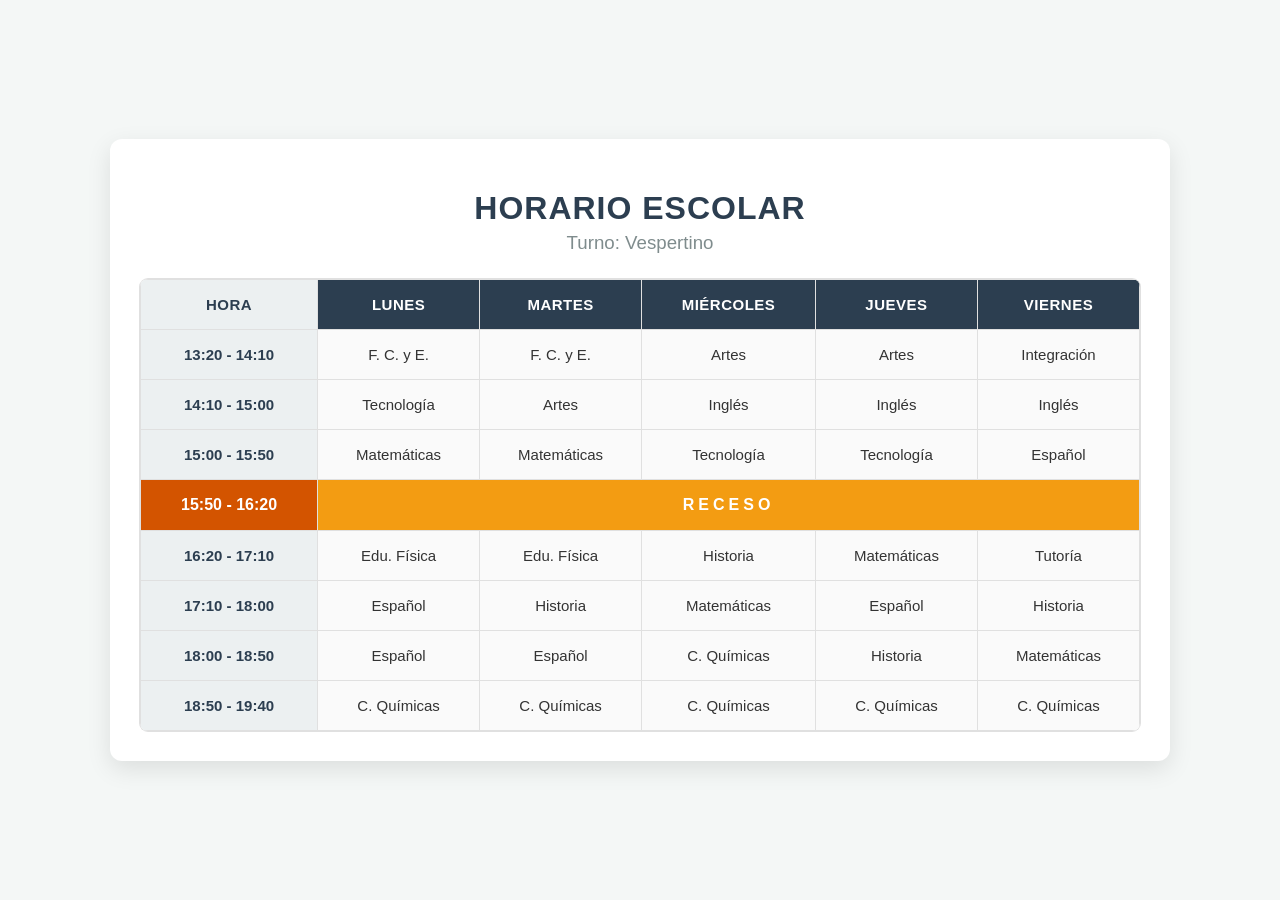
==== horarios/3A/index.html @ bb35c73f "Create index.html" ====
<!DOCTYPE html>
<html lang="es">
<head>
    <meta charset="UTF-8">
    <meta name="viewport" content="width=device-width, initial-scale=1.0">
    <title>Horario Escolar</title>
    <style>
        body { 
            font-family: 'Segoe UI', Tahoma, Geneva, Verdana, sans-serif; 
            background-color: #f4f7f6; 
            display: flex; 
            justify-content: center; 
            align-items: center; 
            min-height: 100vh; 
            margin: 0; 
            padding: 20px;
            box-sizing: border-box;
        }
        .container { 
            background-color: #ffffff; 
            padding: 30px; 
            border-radius: 12px; 
            box-shadow: 0 8px 24px rgba(0,0,0,0.1); 
            width: 100%; 
            max-width: 1000px; 
        }
        h1 { 
            text-align: center; 
            color: #2c3e50; 
            text-transform: uppercase; 
            margin-bottom: 5px; 
            letter-spacing: 1px;
        }
        h3 { 
            text-align: center; 
            color: #7f8c8d; 
            margin-top: 0; 
            margin-bottom: 25px; 
            font-weight: 500; 
        }
        table { 
            width: 100%; 
            border-collapse: collapse; 
            border-radius: 8px;
            overflow: hidden;
            box-shadow: 0 0 0 1px #e0e0e0;
        }
        th, td { 
            border: 1px solid #e0e0e0; 
            padding: 16px; 
            text-align: center; 
            font-size: 15px;
        }
        th { 
            background-color: #2c3e50; 
            color: #ffffff; 
            font-weight: 600; 
            text-transform: uppercase; 
            letter-spacing: 0.5px;
        }
        td { 
            background-color: #fafafa; 
            color: #333; 
            font-weight: 500; 
        }
        tr:hover td { 
            background-color: #f1f8ff; 
        }
        .time { 
            background-color: #ecf0f1; 
            font-weight: 700; 
            color: #2c3e50; 
            white-space: nowrap;
        }
        .receso td { 
            background-color: #f39c12; 
            color: #ffffff; 
            font-weight: 700; 
            text-transform: uppercase; 
            letter-spacing: 4px; 
            font-size: 16px;
        }
        .receso:hover td { 
            background-color: #e67e22; 
        }
        .receso .time {
            background-color: #d35400;
            color: #ffffff;
            letter-spacing: normal;
        }
        
        /* Subject specific colors for better readability */
        td:contains('C. Químicas') { color: #8e44ad; }
        td:contains('Matemáticas') { color: #c0392b; }
        td:contains('Historia') { color: #d35400; }
        td:contains('Inglés') { color: #2980b9; }
        td:contains('Español') { color: #27ae60; }
        td:contains('Tecnología') { color: #16a085; }
        td:contains('F. C. y E.') { color: #f39c12; }
        
        @media (max-width: 768px) {
            th, td { padding: 10px 5px; font-size: 13px; }
            .container { padding: 15px; }
        }
    </style>
</head>
<body>
    <div class="container">
        <h1>Horario Escolar</h1>
        <h3>Turno: Vespertino</h3>
        <table>
            <thead>
                <tr>
                    <th class="time">Hora</th>
                    <th>Lunes</th>
                    <th>Martes</th>
                    <th>Miércoles</th>
                    <th>Jueves</th>
                    <th>Viernes</th>
                </tr>
            </thead>
            <tbody>
                <tr>
                    <td class="time">13:20 - 14:10</td>
                    <td>F. C. y E.</td>
                    <td>F. C. y E.</td>
                    <td>Artes</td>
                    <td>Artes</td>
                    <td>Integración</td>
                </tr>
                <tr>
                    <td class="time">14:10 - 15:00</td>
                    <td>Tecnología</td>
                    <td>Artes</td>
                    <td>Inglés</td>
                    <td>Inglés</td>
                    <td>Inglés</td>
                </tr>
                <tr>
                    <td class="time">15:00 - 15:50</td>
                    <td>Matemáticas</td>
                    <td>Matemáticas</td>
                    <td>Tecnología</td>
                    <td>Tecnología</td>
                    <td>Español</td>
                </tr>
                <tr class="receso">
                    <td class="time">15:50 - 16:20</td>
                    <td colspan="5">RECESO</td>
                </tr>
                <tr>
                    <td class="time">16:20 - 17:10</td>
                    <td>Edu. Física</td>
                    <td>Edu. Física</td>
                    <td>Historia</td>
                    <td>Matemáticas</td>
                    <td>Tutoría</td>
                </tr>
                <tr>
                    <td class="time">17:10 - 18:00</td>
                    <td>Español</td>
                    <td>Historia</td>
                    <td>Matemáticas</td>
                    <td>Español</td>
                    <td>Historia</td>
                </tr>
                <tr>
                    <td class="time">18:00 - 18:50</td>
                    <td>Español</td>
                    <td>Español</td>
                    <td>C. Químicas</td>
                    <td>Historia</td>
                    <td>Matemáticas</td>
                </tr>
                <tr>
                    <td class="time">18:50 - 19:40</td>
                    <td>C. Químicas</td>
                    <td>C. Químicas</td>
                    <td>C. Químicas</td>
                    <td>C. Químicas</td>
                    <td>C. Químicas</td>
                </tr>
            </tbody>
        </table>
    </div>
</body>
</html>
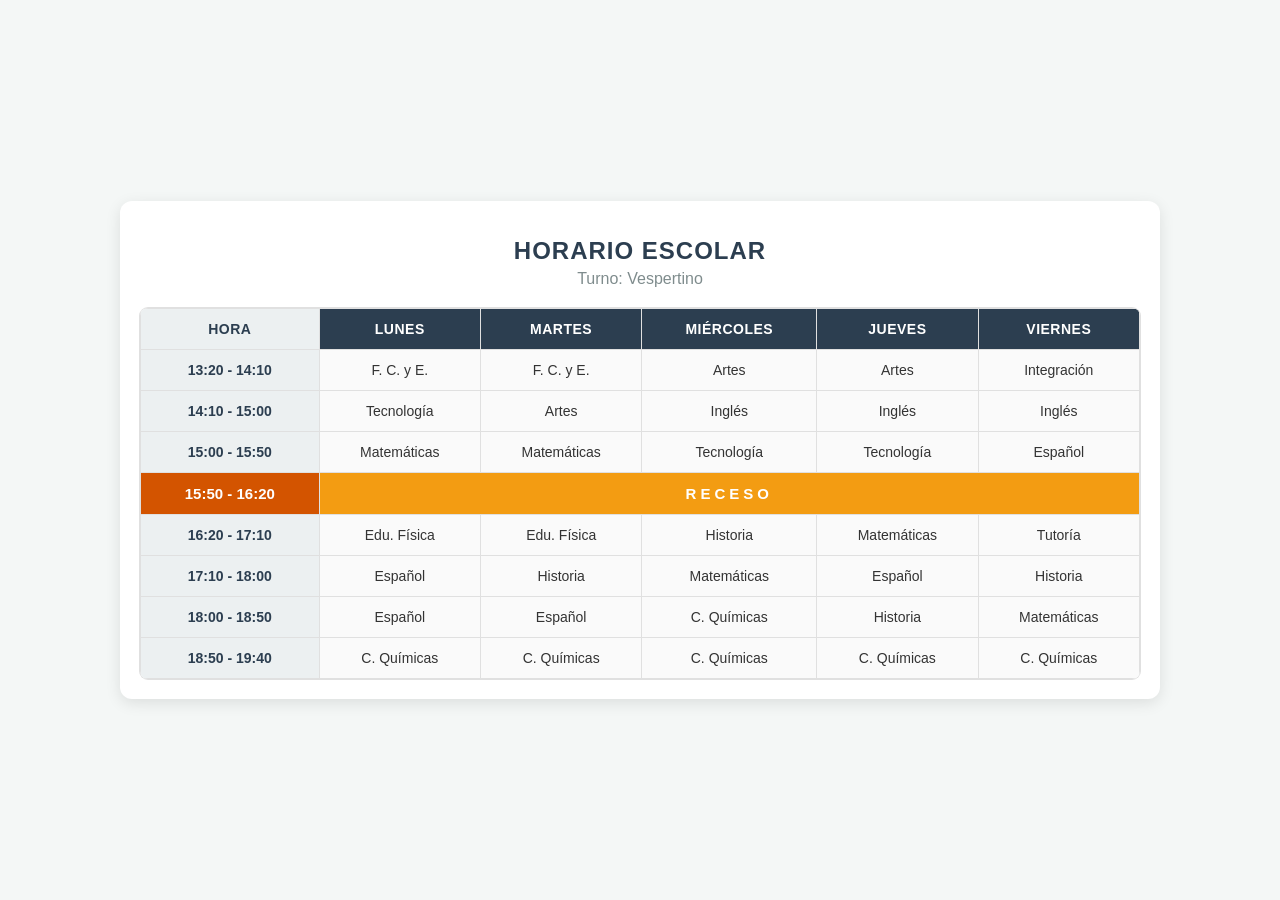
==== commit 1de8d763: "Update index.html" ====
--- a/horarios/3A/index.html
+++ b/horarios/3A/index.html
@@ -2,8 +2,9 @@
 <html lang="es">
 <head>
     <meta charset="UTF-8">
-    <meta name="viewport" content="width=device-width, initial-scale=1.0">
-    <title>Horario Escolar</title>
+    <meta name="viewport" content="width=device-width, initial-scale=1.0, maximum-scale=1.0, user-scalable=no">
+    <title>Horario Escolar - 3° A Vespertino</title>
+    <link rel="icon" type="image/png" href="https://chrisworldtm.github.io/horarios/3A/favicon3a.png">
     <style>
         body { 
             font-family: 'Segoe UI', Tahoma, Geneva, Verdana, sans-serif; 
@@ -13,14 +14,14 @@
             align-items: center; 
             min-height: 100vh; 
             margin: 0; 
-            padding: 20px;
+            padding: 10px; /* Reducido para móviles */
             box-sizing: border-box;
         }
         .container { 
             background-color: #ffffff; 
-            padding: 30px; 
+            padding: 20px; 
             border-radius: 12px; 
-            box-shadow: 0 8px 24px rgba(0,0,0,0.1); 
+            box-shadow: 0 4px 15px rgba(0,0,0,0.1); 
             width: 100%; 
             max-width: 1000px; 
         }
@@ -30,26 +31,34 @@
             text-transform: uppercase; 
             margin-bottom: 5px; 
             letter-spacing: 1px;
+            font-size: 24px;
         }
         h3 { 
             text-align: center; 
             color: #7f8c8d; 
             margin-top: 0; 
-            margin-bottom: 25px; 
+            margin-bottom: 20px; 
             font-weight: 500; 
+            font-size: 16px;
+        }
+        /* Contenedor para scroll horizontal en móviles */
+        .table-wrapper {
+            width: 100%;
+            overflow-x: auto;
+            -webkit-overflow-scrolling: touch; /* Scroll suave en iOS */
+            border-radius: 8px;
+            box-shadow: 0 0 0 1px #e0e0e0;
         }
         table { 
             width: 100%; 
             border-collapse: collapse; 
-            border-radius: 8px;
-            overflow: hidden;
-            box-shadow: 0 0 0 1px #e0e0e0;
+            min-width: 600px; /* Evita que el texto se aplaste en pantallas muy pequeñas */
         }
         th, td { 
             border: 1px solid #e0e0e0; 
-            padding: 16px; 
+            padding: 12px 10px; 
             text-align: center; 
-            font-size: 15px;
+            font-size: 14px;
         }
         th { 
             background-color: #2c3e50; 
@@ -57,6 +66,8 @@
             font-weight: 600; 
             text-transform: uppercase; 
             letter-spacing: 0.5px;
+            position: sticky;
+            top: 0;
         }
         td { 
             background-color: #fafafa; 
@@ -78,7 +89,7 @@
             font-weight: 700; 
             text-transform: uppercase; 
             letter-spacing: 4px; 
-            font-size: 16px;
+            font-size: 15px;
         }
         .receso:hover td { 
             background-color: #e67e22; 
@@ -89,18 +100,22 @@
             letter-spacing: normal;
         }
         
-        /* Subject specific colors for better readability */
-        td:contains('C. Químicas') { color: #8e44ad; }
-        td:contains('Matemáticas') { color: #c0392b; }
-        td:contains('Historia') { color: #d35400; }
-        td:contains('Inglés') { color: #2980b9; }
-        td:contains('Español') { color: #27ae60; }
-        td:contains('Tecnología') { color: #16a085; }
-        td:contains('F. C. y E.') { color: #f39c12; }
-        
+        /* Instrucción para móviles */
+        .scroll-hint {
+            display: none;
+            text-align: center;
+            color: #95a5a6;
+            font-size: 12px;
+            margin-bottom: 10px;
+            font-style: italic;
+        }
+
         @media (max-width: 768px) {
-            th, td { padding: 10px 5px; font-size: 13px; }
-            .container { padding: 15px; }
+            .scroll-hint {
+                display: block; /* Muestra el hint de deslizar en móviles */
+            }
+            .container { padding: 15px 10px; }
+            h1 { font-size: 20px; }
         }
     </style>
 </head>
@@ -108,80 +123,85 @@
     <div class="container">
         <h1>Horario Escolar</h1>
         <h3>Turno: Vespertino</h3>
-        <table>
-            <thead>
-                <tr>
-                    <th class="time">Hora</th>
-                    <th>Lunes</th>
-                    <th>Martes</th>
-                    <th>Miércoles</th>
-                    <th>Jueves</th>
-                    <th>Viernes</th>
-                </tr>
-            </thead>
-            <tbody>
-                <tr>
-                    <td class="time">13:20 - 14:10</td>
-                    <td>F. C. y E.</td>
-                    <td>F. C. y E.</td>
-                    <td>Artes</td>
-                    <td>Artes</td>
-                    <td>Integración</td>
-                </tr>
-                <tr>
-                    <td class="time">14:10 - 15:00</td>
-                    <td>Tecnología</td>
-                    <td>Artes</td>
-                    <td>Inglés</td>
-                    <td>Inglés</td>
-                    <td>Inglés</td>
-                </tr>
-                <tr>
-                    <td class="time">15:00 - 15:50</td>
-                    <td>Matemáticas</td>
-                    <td>Matemáticas</td>
-                    <td>Tecnología</td>
-                    <td>Tecnología</td>
-                    <td>Español</td>
-                </tr>
-                <tr class="receso">
-                    <td class="time">15:50 - 16:20</td>
-                    <td colspan="5">RECESO</td>
-                </tr>
-                <tr>
-                    <td class="time">16:20 - 17:10</td>
-                    <td>Edu. Física</td>
-                    <td>Edu. Física</td>
-                    <td>Historia</td>
-                    <td>Matemáticas</td>
-                    <td>Tutoría</td>
-                </tr>
-                <tr>
-                    <td class="time">17:10 - 18:00</td>
-                    <td>Español</td>
-                    <td>Historia</td>
-                    <td>Matemáticas</td>
-                    <td>Español</td>
-                    <td>Historia</td>
-                </tr>
-                <tr>
-                    <td class="time">18:00 - 18:50</td>
-                    <td>Español</td>
-                    <td>Español</td>
-                    <td>C. Químicas</td>
-                    <td>Historia</td>
-                    <td>Matemáticas</td>
-                </tr>
-                <tr>
-                    <td class="time">18:50 - 19:40</td>
-                    <td>C. Químicas</td>
-                    <td>C. Químicas</td>
-                    <td>C. Químicas</td>
-                    <td>C. Químicas</td>
-                    <td>C. Químicas</td>
-                </tr>
-            </tbody>
-        </table>
+        
+        <div class="scroll-hint">↔️ Desliza hacia los lados para ver todo el horario ↔️</div>
+        
+        <div class="table-wrapper">
+            <table>
+                <thead>
+                    <tr>
+                        <th class="time">Hora</th>
+                        <th>Lunes</th>
+                        <th>Martes</th>
+                        <th>Miércoles</th>
+                        <th>Jueves</th>
+                        <th>Viernes</th>
+                    </tr>
+                </thead>
+                <tbody>
+                    <tr>
+                        <td class="time">13:20 - 14:10</td>
+                        <td>F. C. y E.</td>
+                        <td>F. C. y E.</td>
+                        <td>Artes</td>
+                        <td>Artes</td>
+                        <td>Integración</td>
+                    </tr>
+                    <tr>
+                        <td class="time">14:10 - 15:00</td>
+                        <td>Tecnología</td>
+                        <td>Artes</td>
+                        <td>Inglés</td>
+                        <td>Inglés</td>
+                        <td>Inglés</td>
+                    </tr>
+                    <tr>
+                        <td class="time">15:00 - 15:50</td>
+                        <td>Matemáticas</td>
+                        <td>Matemáticas</td>
+                        <td>Tecnología</td>
+                        <td>Tecnología</td>
+                        <td>Español</td>
+                    </tr>
+                    <tr class="receso">
+                        <td class="time">15:50 - 16:20</td>
+                        <td colspan="5">RECESO</td>
+                    </tr>
+                    <tr>
+                        <td class="time">16:20 - 17:10</td>
+                        <td>Edu. Física</td>
+                        <td>Edu. Física</td>
+                        <td>Historia</td>
+                        <td>Matemáticas</td>
+                        <td>Tutoría</td>
+                    </tr>
+                    <tr>
+                        <td class="time">17:10 - 18:00</td>
+                        <td>Español</td>
+                        <td>Historia</td>
+                        <td>Matemáticas</td>
+                        <td>Español</td>
+                        <td>Historia</td>
+                    </tr>
+                    <tr>
+                        <td class="time">18:00 - 18:50</td>
+                        <td>Español</td>
+                        <td>Español</td>
+                        <td>C. Químicas</td>
+                        <td>Historia</td>
+                        <td>Matemáticas</td>
+                    </tr>
+                    <tr>
+                        <td class="time">18:50 - 19:40</td>
+                        <td>C. Químicas</td>
+                        <td>C. Químicas</td>
+                        <td>C. Químicas</td>
+                        <td>C. Químicas</td>
+                        <td>C. Químicas</td>
+                    </tr>
+                </tbody>
+            </table>
+        </div>
     </div>
 </body>
 </html>
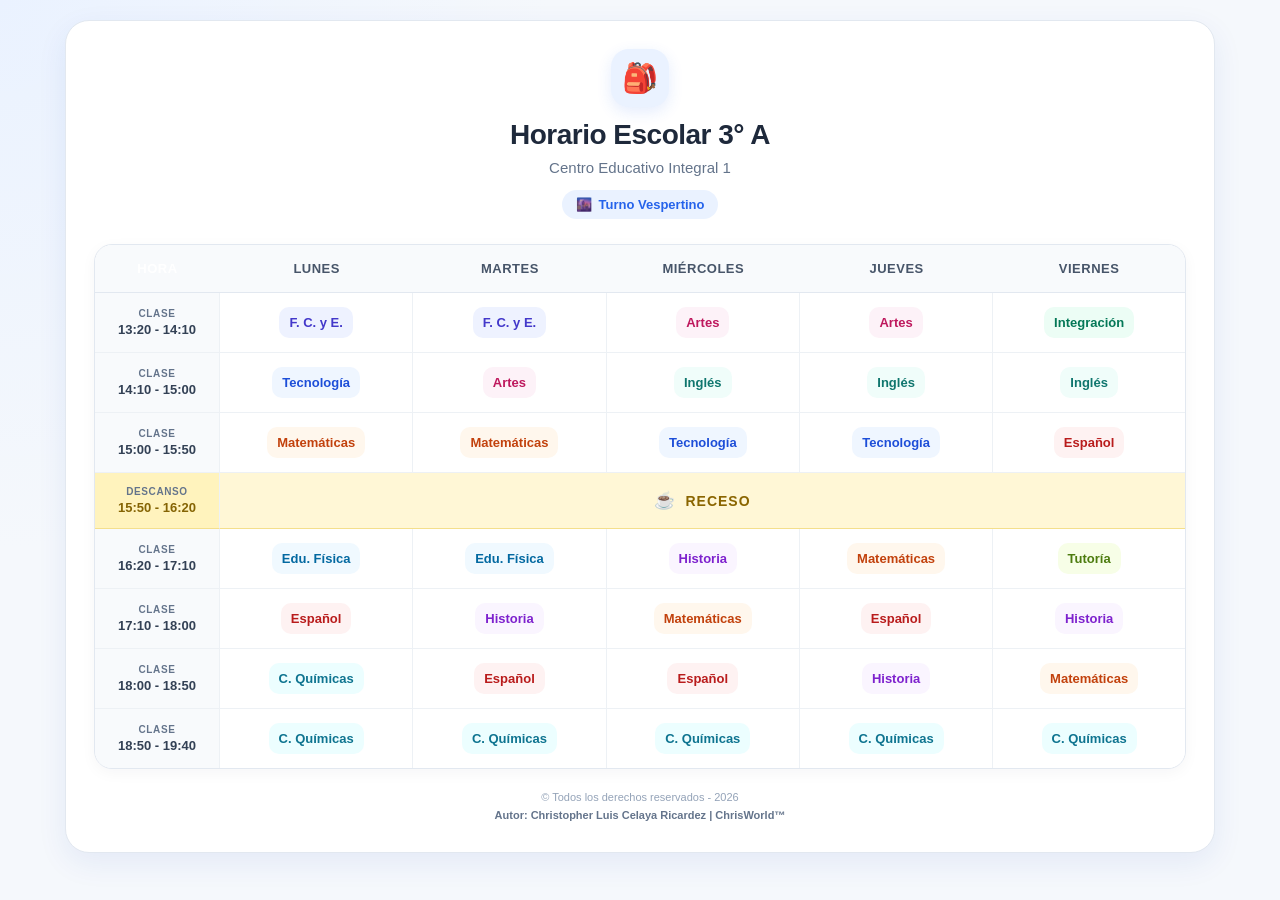
==== commit 0122e559: "Update index.html" ====
--- a/horarios/3A/index.html
+++ b/horarios/3A/index.html
@@ -3,131 +3,564 @@
 <head>
     <meta charset="UTF-8">
     <meta name="viewport" content="width=device-width, initial-scale=1.0, maximum-scale=1.0, user-scalable=no">
+
     <title>Horario Escolar - 3° A Vespertino</title>
-    <link rel="icon" type="image/png" href="https://chrisworldtm.github.io/horarios/3A/favicon3a.png">
+
+    <link rel="icon" type="image/png"
+        href="https://chrisworldtm.github.io/horarios/3A/favicon3a.png">
+
     <style>
-        body { 
-            font-family: 'Segoe UI', Tahoma, Geneva, Verdana, sans-serif; 
-            background-color: #f4f7f6; 
-            display: flex; 
-            justify-content: center; 
-            align-items: center; 
-            min-height: 100vh; 
-            margin: 0; 
-            padding: 10px; /* Reducido para móviles */
+        * {
             box-sizing: border-box;
         }
-        .container { 
-            background-color: #ffffff; 
-            padding: 20px; 
-            border-radius: 12px; 
-            box-shadow: 0 4px 15px rgba(0,0,0,0.1); 
-            width: 100%; 
-            max-width: 1000px; 
-        }
-        h1 { 
-            text-align: center; 
-            color: #2c3e50; 
-            text-transform: uppercase; 
-            margin-bottom: 5px; 
-            letter-spacing: 1px;
-            font-size: 24px;
-        }
-        h3 { 
-            text-align: center; 
-            color: #7f8c8d; 
-            margin-top: 0; 
-            margin-bottom: 20px; 
-            font-weight: 500; 
-            font-size: 16px;
-        }
-        /* Contenedor para scroll horizontal en móviles */
+
+        :root {
+            --azul: #2563eb;
+            --azul-claro: #eaf2ff;
+            --azul-suave: #dbeafe;
+            --texto: #1e293b;
+            --texto-secundario: #64748b;
+            --fondo: #f5f8fc;
+            --blanco: #ffffff;
+            --borde: #e2e8f0;
+            --receso: #fff7d6;
+            --receso-borde: #f6c945;
+            --sombra: 0 10px 30px rgba(30, 64, 175, 0.08);
+        }
+
+        body {
+            margin: 0;
+            padding: 20px;
+            min-height: 100vh;
+
+            font-family:
+                "Segoe UI",
+                Tahoma,
+                Geneva,
+                Verdana,
+                sans-serif;
+
+            background:
+                radial-gradient(
+                    circle at top left,
+                    #eaf2ff 0%,
+                    transparent 35%
+                ),
+                var(--fondo);
+
+            color: var(--texto);
+        }
+
+        /* =========================
+           CONTENEDOR PRINCIPAL
+        ========================== */
+
+        .container {
+            width: 100%;
+            max-width: 1150px;
+            margin: 0 auto;
+
+            background: var(--blanco);
+            border: 1px solid var(--borde);
+            border-radius: 24px;
+
+            padding: 28px;
+
+            box-shadow: var(--sombra);
+        }
+
+        /* =========================
+           ENCABEZADO
+        ========================== */
+
+        .header {
+            text-align: center;
+            margin-bottom: 25px;
+        }
+
+        .school-icon {
+            width: 58px;
+            height: 58px;
+
+            margin: 0 auto 12px;
+
+            display: flex;
+            align-items: center;
+            justify-content: center;
+
+            border-radius: 18px;
+
+            background: var(--azul-claro);
+            color: var(--azul);
+
+            font-size: 29px;
+
+            box-shadow:
+                0 5px 15px rgba(37, 99, 235, 0.12);
+        }
+
+        h1 {
+            margin: 0;
+
+            color: var(--texto);
+
+            font-size: 28px;
+            font-weight: 750;
+
+            letter-spacing: -0.5px;
+        }
+
+        .subtitle {
+            margin: 8px 0 0;
+
+            color: var(--texto-secundario);
+
+            font-size: 15px;
+        }
+
+        .turno {
+            display: inline-flex;
+            align-items: center;
+            gap: 7px;
+
+            margin-top: 14px;
+            padding: 7px 14px;
+
+            border-radius: 999px;
+
+            background: var(--azul-claro);
+            color: var(--azul);
+
+            font-size: 13px;
+            font-weight: 700;
+        }
+
+        .turno::before {
+            content: "🌆";
+        }
+
+        /* =========================
+           INDICACIÓN MÓVIL
+        ========================== */
+
+        .scroll-hint {
+            display: none;
+
+            margin: 0 0 12px;
+
+            text-align: center;
+
+            color: var(--texto-secundario);
+
+            font-size: 12px;
+        }
+
+        /* =========================
+           TABLA
+        ========================== */
+
         .table-wrapper {
             width: 100%;
+
             overflow-x: auto;
-            -webkit-overflow-scrolling: touch; /* Scroll suave en iOS */
-            border-radius: 8px;
-            box-shadow: 0 0 0 1px #e0e0e0;
-        }
-        table { 
-            width: 100%; 
-            border-collapse: collapse; 
-            min-width: 600px; /* Evita que el texto se aplaste en pantallas muy pequeñas */
-        }
-        th, td { 
-            border: 1px solid #e0e0e0; 
-            padding: 12px 10px; 
-            text-align: center; 
-            font-size: 14px;
-        }
-        th { 
-            background-color: #2c3e50; 
-            color: #ffffff; 
-            font-weight: 600; 
-            text-transform: uppercase; 
+            -webkit-overflow-scrolling: touch;
+
+            border: 1px solid var(--borde);
+            border-radius: 18px;
+
+            background: var(--blanco);
+
+            box-shadow:
+                0 4px 15px rgba(15, 23, 42, 0.04);
+        }
+
+        table {
+            width: 100%;
+            min-width: 850px;
+
+            border-collapse: separate;
+            border-spacing: 0;
+        }
+
+        /* =========================
+           ENCABEZADOS
+        ========================== */
+
+        thead th {
+            padding: 16px 12px;
+
+            background: #f8fafc;
+
+            color: #475569;
+
+            border-bottom: 1px solid var(--borde);
+
+            font-size: 13px;
+            font-weight: 750;
+
+            text-transform: uppercase;
             letter-spacing: 0.5px;
+
             position: sticky;
             top: 0;
-        }
-        td { 
-            background-color: #fafafa; 
-            color: #333; 
-            font-weight: 500; 
-        }
-        tr:hover td { 
-            background-color: #f1f8ff; 
-        }
-        .time { 
-            background-color: #ecf0f1; 
-            font-weight: 700; 
-            color: #2c3e50; 
+
+            z-index: 5;
+        }
+
+        thead th:first-child {
+            background: var(--azul);
+            color: white;
+
+            border-top-left-radius: 17px;
+        }
+
+        thead th:last-child {
+            border-top-right-radius: 17px;
+        }
+
+        /* =========================
+           CELDAS
+        ========================== */
+
+        tbody td {
+            padding: 14px 10px;
+
+            text-align: center;
+
+            border-bottom: 1px solid #edf1f5;
+            border-right: 1px solid #edf1f5;
+
+            background: #ffffff;
+
+            font-size: 13px;
+            font-weight: 600;
+
+            transition:
+                background 0.2s ease,
+                transform 0.2s ease;
+        }
+
+        tbody tr:last-child td {
+            border-bottom: none;
+        }
+
+        tbody td:last-child {
+            border-right: none;
+        }
+
+        /* =========================
+           COLUMNA DE HORARIO
+        ========================== */
+
+        .time {
+            width: 125px;
+
+            background: #f8fafc !important;
+
+            color: #334155;
+
+            font-weight: 750 !important;
+
             white-space: nowrap;
         }
-        .receso td { 
-            background-color: #f39c12; 
-            color: #ffffff; 
-            font-weight: 700; 
-            text-transform: uppercase; 
-            letter-spacing: 4px; 
-            font-size: 15px;
-        }
-        .receso:hover td { 
-            background-color: #e67e22; 
-        }
+
+        .time-label {
+            display: block;
+
+            color: #64748b;
+
+            font-size: 10px;
+            font-weight: 600;
+
+            margin-bottom: 3px;
+
+            text-transform: uppercase;
+            letter-spacing: 0.6px;
+        }
+
+        /* =========================
+           MATERIAS
+        ========================== */
+
+        .subject {
+            display: inline-block;
+
+            padding: 8px 10px;
+
+            border-radius: 10px;
+
+            background: #f8fafc;
+
+            color: #334155;
+
+            transition:
+                transform 0.2s ease,
+                box-shadow 0.2s ease;
+        }
+
+        tbody tr:not(.receso):hover .subject {
+            transform: translateY(-2px);
+
+            box-shadow:
+                0 5px 12px rgba(15, 23, 42, 0.07);
+        }
+
+        /* Colores por materia */
+
+        .fc {
+            background: #eef2ff;
+            color: #4338ca;
+        }
+
+        .artes {
+            background: #fdf2f8;
+            color: #be185d;
+        }
+
+        .integracion {
+            background: #ecfdf5;
+            color: #047857;
+        }
+
+        .tecnologia {
+            background: #eff6ff;
+            color: #1d4ed8;
+        }
+
+        .matematicas {
+            background: #fff7ed;
+            color: #c2410c;
+        }
+
+        .ingles {
+            background: #f0fdfa;
+            color: #0f766e;
+        }
+
+        .espanol {
+            background: #fef2f2;
+            color: #b91c1c;
+        }
+
+        .fisica {
+            background: #f0f9ff;
+            color: #0369a1;
+        }
+
+        .historia {
+            background: #faf5ff;
+            color: #7e22ce;
+        }
+
+        .tutoria {
+            background: #f7fee7;
+            color: #4d7c0f;
+        }
+
+        .quimicas {
+            background: #ecfeff;
+            color: #0e7490;
+        }
+
+        /* =========================
+           RECESO
+        ========================== */
+
+        .receso td {
+            background: var(--receso);
+
+            border-bottom: 1px solid #f4df8c;
+
+            color: #8a6500;
+
+            font-weight: 750;
+
+            padding: 13px;
+        }
+
         .receso .time {
-            background-color: #d35400;
-            color: #ffffff;
-            letter-spacing: normal;
-        }
-        
-        /* Instrucción para móviles */
-        .scroll-hint {
-            display: none;
+            background: #fff3bd !important;
+            color: #856404;
+        }
+
+        .receso-label {
+            display: flex;
+
+            align-items: center;
+            justify-content: center;
+
+            gap: 9px;
+
+            font-size: 14px;
+
+            letter-spacing: 1px;
+        }
+
+        .receso-label::before {
+            content: "☕";
+            font-size: 17px;
+        }
+
+        /* =========================
+           PIE
+        ========================== */
+
+        .footer {
+            margin-top: 20px;
+
             text-align: center;
-            color: #95a5a6;
-            font-size: 12px;
-            margin-bottom: 10px;
-            font-style: italic;
-        }
+
+            color: #94a3b8;
+
+            font-size: 11px;
+            line-height: 1.6;
+        }
+
+        .footer strong {
+            color: #64748b;
+        }
+
+        /* =========================
+           BARRA DE DESPLAZAMIENTO
+        ========================== */
+
+        .table-wrapper::-webkit-scrollbar {
+            height: 7px;
+        }
+
+        .table-wrapper::-webkit-scrollbar-track {
+            background: #f1f5f9;
+            border-radius: 10px;
+        }
+
+        .table-wrapper::-webkit-scrollbar-thumb {
+            background: #cbd5e1;
+            border-radius: 10px;
+        }
+
+        .table-wrapper::-webkit-scrollbar-thumb:hover {
+            background: #94a3b8;
+        }
+
+        /* =========================
+           MÓVILES
+        ========================== */
 
         @media (max-width: 768px) {
+
+            body {
+                padding: 10px;
+            }
+
+            .container {
+                padding: 18px 12px;
+
+                border-radius: 20px;
+            }
+
+            .school-icon {
+                width: 52px;
+                height: 52px;
+
+                border-radius: 16px;
+
+                font-size: 25px;
+            }
+
+            h1 {
+                font-size: 22px;
+            }
+
+            .subtitle {
+                font-size: 14px;
+            }
+
+            .turno {
+                font-size: 12px;
+            }
+
             .scroll-hint {
-                display: block; /* Muestra el hint de deslizar en móviles */
-            }
-            .container { padding: 15px 10px; }
-            h1 { font-size: 20px; }
+                display: block;
+            }
+
+            .table-wrapper {
+                border-radius: 15px;
+            }
+
+            table {
+                min-width: 820px;
+            }
+
+            thead th {
+                padding: 13px 10px;
+            }
+
+            tbody td {
+                padding: 12px 9px;
+            }
+
+            .subject {
+                padding: 7px 8px;
+                font-size: 12px;
+            }
+        }
+
+        /* =========================
+           PANTALLAS MUY PEQUEÑAS
+        ========================== */
+
+        @media (max-width: 420px) {
+
+            .container {
+                padding: 16px 9px;
+            }
+
+            h1 {
+                font-size: 20px;
+            }
+
+            .school-icon {
+                margin-bottom: 9px;
+            }
         }
     </style>
 </head>
+
 <body>
-    <div class="container">
-        <h1>Horario Escolar</h1>
-        <h3>Turno: Vespertino</h3>
-        
-        <div class="scroll-hint">↔️ Desliza hacia los lados para ver todo el horario ↔️</div>
-        
+
+    <main class="container">
+
+        <!-- ENCABEZADO -->
+        <header class="header">
+
+            <div class="school-icon">
+                🎒
+            </div>
+
+            <h1>Horario Escolar 3° A</h1>
+
+            <p class="subtitle">
+        Centro Educativo Integral 1
+            </p>
+
+            <div class="turno">
+                Turno Vespertino
+            </div>
+
+        </header>
+
+
+        <!-- INDICACIÓN PARA MÓVILES -->
+        <div class="scroll-hint">
+            ↔️ Desliza horizontalmente para consultar todo el horario
+        </div>
+
+
+        <!-- HORARIO -->
         <div class="table-wrapper">
+
             <table>
+
                 <thead>
                     <tr>
                         <th class="time">Hora</th>
@@ -138,70 +571,235 @@
                         <th>Viernes</th>
                     </tr>
                 </thead>
+
                 <tbody>
+
                     <tr>
-                        <td class="time">13:20 - 14:10</td>
-                        <td>F. C. y E.</td>
-                        <td>F. C. y E.</td>
-                        <td>Artes</td>
-                        <td>Artes</td>
-                        <td>Integración</td>
+                        <td class="time">
+                            <span class="time-label">Clase</span>
+                            13:20 - 14:10
+                        </td>
+
+                        <td>
+                            <span class="subject fc">F. C. y E.</span>
+                        </td>
+
+                        <td>
+                            <span class="subject fc">F. C. y E.</span>
+                        </td>
+
+                        <td>
+                            <span class="subject artes">Artes</span>
+                        </td>
+
+                        <td>
+                            <span class="subject artes">Artes</span>
+                        </td>
+
+                        <td>
+                            <span class="subject integracion">Integración</span>
+                        </td>
                     </tr>
+
+
                     <tr>
-                        <td class="time">14:10 - 15:00</td>
-                        <td>Tecnología</td>
-                        <td>Artes</td>
-                        <td>Inglés</td>
-                        <td>Inglés</td>
-                        <td>Inglés</td>
+                        <td class="time">
+                            <span class="time-label">Clase</span>
+                            14:10 - 15:00
+                        </td>
+
+                        <td>
+                            <span class="subject tecnologia">Tecnología</span>
+                        </td>
+
+                        <td>
+                            <span class="subject artes">Artes</span>
+                        </td>
+
+                        <td>
+                            <span class="subject ingles">Inglés</span>
+                        </td>
+
+                        <td>
+                            <span class="subject ingles">Inglés</span>
+                        </td>
+
+                        <td>
+                            <span class="subject ingles">Inglés</span>
+                        </td>
                     </tr>
+
+
                     <tr>
-                        <td class="time">15:00 - 15:50</td>
-                        <td>Matemáticas</td>
-                        <td>Matemáticas</td>
-                        <td>Tecnología</td>
-                        <td>Tecnología</td>
-                        <td>Español</td>
+                        <td class="time">
+                            <span class="time-label">Clase</span>
+                            15:00 - 15:50
+                        </td>
+
+                        <td>
+                            <span class="subject matematicas">Matemáticas</span>
+                        </td>
+
+                        <td>
+                            <span class="subject matematicas">Matemáticas</span>
+                        </td>
+
+                        <td>
+                            <span class="subject tecnologia">Tecnología</span>
+                        </td>
+
+                        <td>
+                            <span class="subject tecnologia">Tecnología</span>
+                        </td>
+
+                        <td>
+                            <span class="subject espanol">Español</span>
+                        </td>
                     </tr>
+
+
+                    <!-- RECESO -->
                     <tr class="receso">
-                        <td class="time">15:50 - 16:20</td>
-                        <td colspan="5">RECESO</td>
+
+                        <td class="time">
+                            <span class="time-label">Descanso</span>
+                            15:50 - 16:20
+                        </td>
+
+                        <td colspan="5">
+                            <div class="receso-label">
+                                RECESO
+                            </div>
+                        </td>
+
                     </tr>
+
+
                     <tr>
-                        <td class="time">16:20 - 17:10</td>
-                        <td>Edu. Física</td>
-                        <td>Edu. Física</td>
-                        <td>Historia</td>
-                        <td>Matemáticas</td>
-                        <td>Tutoría</td>
+                        <td class="time">
+                            <span class="time-label">Clase</span>
+                            16:20 - 17:10
+                        </td>
+
+                        <td>
+                            <span class="subject fisica">Edu. Física</span>
+                        </td>
+
+                        <td>
+                            <span class="subject fisica">Edu. Física</span>
+                        </td>
+
+                        <td>
+                            <span class="subject historia">Historia</span>
+                        </td>
+
+                        <td>
+                            <span class="subject matematicas">Matemáticas</span>
+                        </td>
+
+                        <td>
+                            <span class="subject tutoria">Tutoría</span>
+                        </td>
                     </tr>
+
+
                     <tr>
-                        <td class="time">17:10 - 18:00</td>
-                        <td>Español</td>
-                        <td>Historia</td>
-                        <td>Matemáticas</td>
-                        <td>Español</td>
-                        <td>Historia</td>
+                        <td class="time">
+                            <span class="time-label">Clase</span>
+                            17:10 - 18:00
+                        </td>
+
+                        <td>
+                            <span class="subject espanol">Español</span>
+                        </td>
+
+                        <td>
+                            <span class="subject historia">Historia</span>
+                        </td>
+
+                        <td>
+                            <span class="subject matematicas">Matemáticas</span>
+                        </td>
+
+                        <td>
+                            <span class="subject espanol">Español</span>
+                        </td>
+
+                        <td>
+                            <span class="subject historia">Historia</span>
+                        </td>
                     </tr>
+
+
                     <tr>
-                        <td class="time">18:00 - 18:50</td>
-                        <td>Español</td>
-                        <td>Español</td>
-                        <td>C. Químicas</td>
-                        <td>Historia</td>
-                        <td>Matemáticas</td>
+                        <td class="time">
+                            <span class="time-label">Clase</span>
+                            18:00 - 18:50
+                        </td>
+
+                        <td>
+                            <span class="subject quimicas">C. Químicas</span>
+                        </td>
+
+                        <td>
+                            <span class="subject espanol">Español</span>
+                        </td>
+
+                        <td>
+                            <span class="subject espanol">Español</span>
+                        </td>
+
+                        <td>
+                            <span class="subject historia">Historia</span>
+                        </td>
+
+                        <td>
+                            <span class="subject matematicas">Matemáticas</span>
+                        </td>
                     </tr>
+
+
                     <tr>
-                        <td class="time">18:50 - 19:40</td>
-                        <td>C. Químicas</td>
-                        <td>C. Químicas</td>
-                        <td>C. Químicas</td>
-                        <td>C. Químicas</td>
-                        <td>C. Químicas</td>
+                        <td class="time">
+                            <span class="time-label">Clase</span>
+                            18:50 - 19:40
+                        </td>
+
+                        <td>
+                            <span class="subject quimicas">C. Químicas</span>
+                        </td>
+
+                        <td>
+                            <span class="subject quimicas">C. Químicas</span>
+                        </td>
+
+                        <td>
+                            <span class="subject quimicas">C. Químicas</span>
+                        </td>
+
+                        <td>
+                            <span class="subject quimicas">C. Químicas</span>
+                        </td>
+
+                        <td>
+                            <span class="subject quimicas">C. Químicas</span>
+                        </td>
                     </tr>
+
                 </tbody>
+
             </table>
+
         </div>
-    </div>
+
+
+        <!-- PIE -->
+        <footer class="footer">
+            © Todos los derechos reservados - 2026<br>
+            <strong>Autor: Christopher Luis Celaya Ricardez | ChrisWorld™</strong>
+        </footer>
+
+    </main>
+
 </body>
 </html>
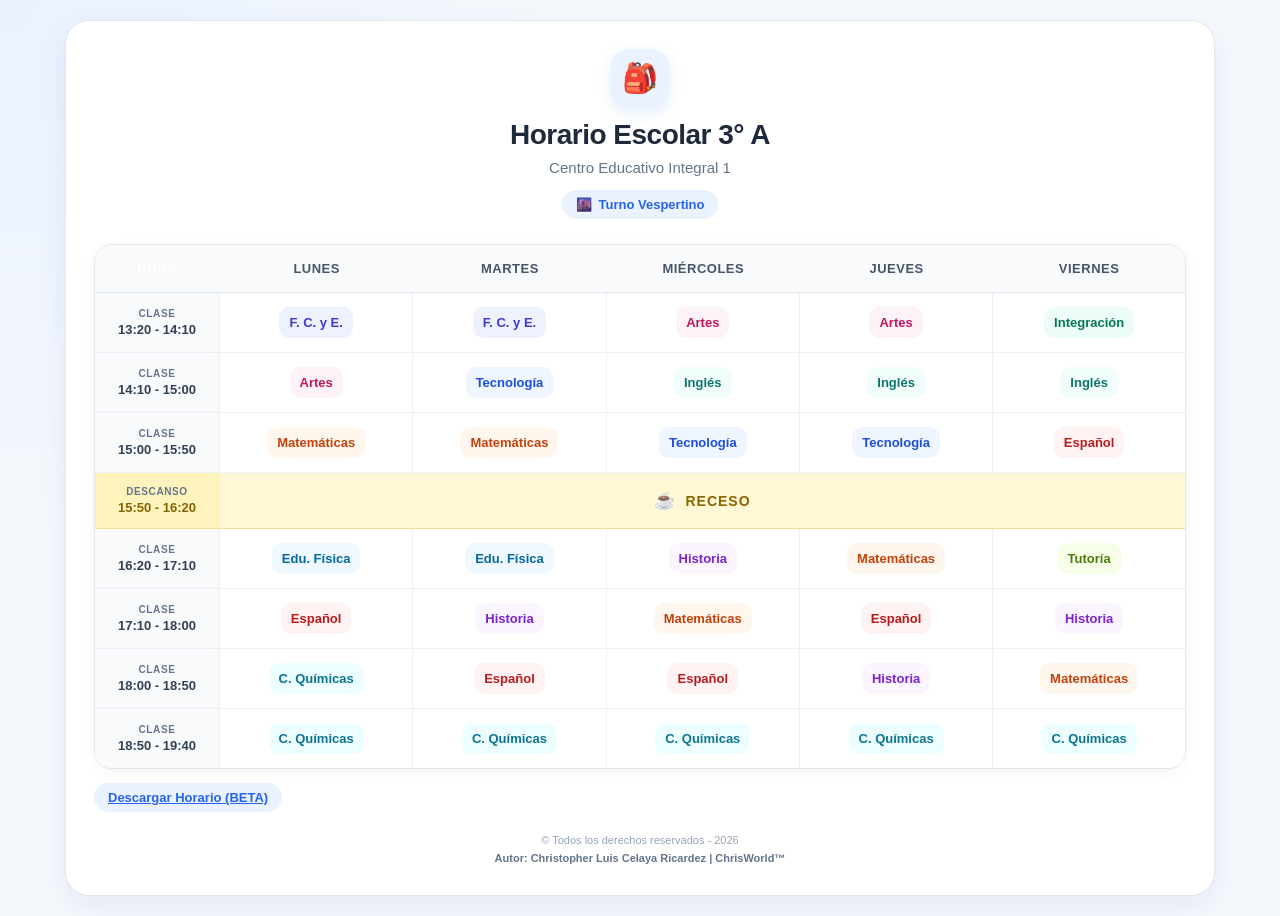
==== commit f9a05565: "Update index.html" ====
--- a/horarios/3A/index.html
+++ b/horarios/3A/index.html
@@ -3,527 +3,15 @@
 <head>
     <meta charset="UTF-8">
     <meta name="viewport" content="width=device-width, initial-scale=1.0, maximum-scale=1.0, user-scalable=no">
-
     <title>Horario Escolar - 3° A Vespertino</title>
-
+    
+    <!-- Icono del Sitio Web -->
     <link rel="icon" type="image/png"
         href="https://chrisworldtm.github.io/horarios/3A/favicon3a.png">
-
-    <style>
-        * {
-            box-sizing: border-box;
-        }
-
-        :root {
-            --azul: #2563eb;
-            --azul-claro: #eaf2ff;
-            --azul-suave: #dbeafe;
-            --texto: #1e293b;
-            --texto-secundario: #64748b;
-            --fondo: #f5f8fc;
-            --blanco: #ffffff;
-            --borde: #e2e8f0;
-            --receso: #fff7d6;
-            --receso-borde: #f6c945;
-            --sombra: 0 10px 30px rgba(30, 64, 175, 0.08);
-        }
-
-        body {
-            margin: 0;
-            padding: 20px;
-            min-height: 100vh;
-
-            font-family:
-                "Segoe UI",
-                Tahoma,
-                Geneva,
-                Verdana,
-                sans-serif;
-
-            background:
-                radial-gradient(
-                    circle at top left,
-                    #eaf2ff 0%,
-                    transparent 35%
-                ),
-                var(--fondo);
-
-            color: var(--texto);
-        }
-
-        /* =========================
-           CONTENEDOR PRINCIPAL
-        ========================== */
-
-        .container {
-            width: 100%;
-            max-width: 1150px;
-            margin: 0 auto;
-
-            background: var(--blanco);
-            border: 1px solid var(--borde);
-            border-radius: 24px;
-
-            padding: 28px;
-
-            box-shadow: var(--sombra);
-        }
-
-        /* =========================
-           ENCABEZADO
-        ========================== */
-
-        .header {
-            text-align: center;
-            margin-bottom: 25px;
-        }
-
-        .school-icon {
-            width: 58px;
-            height: 58px;
-
-            margin: 0 auto 12px;
-
-            display: flex;
-            align-items: center;
-            justify-content: center;
-
-            border-radius: 18px;
-
-            background: var(--azul-claro);
-            color: var(--azul);
-
-            font-size: 29px;
-
-            box-shadow:
-                0 5px 15px rgba(37, 99, 235, 0.12);
-        }
-
-        h1 {
-            margin: 0;
-
-            color: var(--texto);
-
-            font-size: 28px;
-            font-weight: 750;
-
-            letter-spacing: -0.5px;
-        }
-
-        .subtitle {
-            margin: 8px 0 0;
-
-            color: var(--texto-secundario);
-
-            font-size: 15px;
-        }
-
-        .turno {
-            display: inline-flex;
-            align-items: center;
-            gap: 7px;
-
-            margin-top: 14px;
-            padding: 7px 14px;
-
-            border-radius: 999px;
-
-            background: var(--azul-claro);
-            color: var(--azul);
-
-            font-size: 13px;
-            font-weight: 700;
-        }
-
-        .turno::before {
-            content: "🌆";
-        }
-
-        /* =========================
-           INDICACIÓN MÓVIL
-        ========================== */
-
-        .scroll-hint {
-            display: none;
-
-            margin: 0 0 12px;
-
-            text-align: center;
-
-            color: var(--texto-secundario);
-
-            font-size: 12px;
-        }
-
-        /* =========================
-           TABLA
-        ========================== */
-
-        .table-wrapper {
-            width: 100%;
-
-            overflow-x: auto;
-            -webkit-overflow-scrolling: touch;
-
-            border: 1px solid var(--borde);
-            border-radius: 18px;
-
-            background: var(--blanco);
-
-            box-shadow:
-                0 4px 15px rgba(15, 23, 42, 0.04);
-        }
-
-        table {
-            width: 100%;
-            min-width: 850px;
-
-            border-collapse: separate;
-            border-spacing: 0;
-        }
-
-        /* =========================
-           ENCABEZADOS
-        ========================== */
-
-        thead th {
-            padding: 16px 12px;
-
-            background: #f8fafc;
-
-            color: #475569;
-
-            border-bottom: 1px solid var(--borde);
-
-            font-size: 13px;
-            font-weight: 750;
-
-            text-transform: uppercase;
-            letter-spacing: 0.5px;
-
-            position: sticky;
-            top: 0;
-
-            z-index: 5;
-        }
-
-        thead th:first-child {
-            background: var(--azul);
-            color: white;
-
-            border-top-left-radius: 17px;
-        }
-
-        thead th:last-child {
-            border-top-right-radius: 17px;
-        }
-
-        /* =========================
-           CELDAS
-        ========================== */
-
-        tbody td {
-            padding: 14px 10px;
-
-            text-align: center;
-
-            border-bottom: 1px solid #edf1f5;
-            border-right: 1px solid #edf1f5;
-
-            background: #ffffff;
-
-            font-size: 13px;
-            font-weight: 600;
-
-            transition:
-                background 0.2s ease,
-                transform 0.2s ease;
-        }
-
-        tbody tr:last-child td {
-            border-bottom: none;
-        }
-
-        tbody td:last-child {
-            border-right: none;
-        }
-
-        /* =========================
-           COLUMNA DE HORARIO
-        ========================== */
-
-        .time {
-            width: 125px;
-
-            background: #f8fafc !important;
-
-            color: #334155;
-
-            font-weight: 750 !important;
-
-            white-space: nowrap;
-        }
-
-        .time-label {
-            display: block;
-
-            color: #64748b;
-
-            font-size: 10px;
-            font-weight: 600;
-
-            margin-bottom: 3px;
-
-            text-transform: uppercase;
-            letter-spacing: 0.6px;
-        }
-
-        /* =========================
-           MATERIAS
-        ========================== */
-
-        .subject {
-            display: inline-block;
-
-            padding: 8px 10px;
-
-            border-radius: 10px;
-
-            background: #f8fafc;
-
-            color: #334155;
-
-            transition:
-                transform 0.2s ease,
-                box-shadow 0.2s ease;
-        }
-
-        tbody tr:not(.receso):hover .subject {
-            transform: translateY(-2px);
-
-            box-shadow:
-                0 5px 12px rgba(15, 23, 42, 0.07);
-        }
-
-        /* Colores por materia */
-
-        .fc {
-            background: #eef2ff;
-            color: #4338ca;
-        }
-
-        .artes {
-            background: #fdf2f8;
-            color: #be185d;
-        }
-
-        .integracion {
-            background: #ecfdf5;
-            color: #047857;
-        }
-
-        .tecnologia {
-            background: #eff6ff;
-            color: #1d4ed8;
-        }
-
-        .matematicas {
-            background: #fff7ed;
-            color: #c2410c;
-        }
-
-        .ingles {
-            background: #f0fdfa;
-            color: #0f766e;
-        }
-
-        .espanol {
-            background: #fef2f2;
-            color: #b91c1c;
-        }
-
-        .fisica {
-            background: #f0f9ff;
-            color: #0369a1;
-        }
-
-        .historia {
-            background: #faf5ff;
-            color: #7e22ce;
-        }
-
-        .tutoria {
-            background: #f7fee7;
-            color: #4d7c0f;
-        }
-
-        .quimicas {
-            background: #ecfeff;
-            color: #0e7490;
-        }
-
-        /* =========================
-           RECESO
-        ========================== */
-
-        .receso td {
-            background: var(--receso);
-
-            border-bottom: 1px solid #f4df8c;
-
-            color: #8a6500;
-
-            font-weight: 750;
-
-            padding: 13px;
-        }
-
-        .receso .time {
-            background: #fff3bd !important;
-            color: #856404;
-        }
-
-        .receso-label {
-            display: flex;
-
-            align-items: center;
-            justify-content: center;
-
-            gap: 9px;
-
-            font-size: 14px;
-
-            letter-spacing: 1px;
-        }
-
-        .receso-label::before {
-            content: "☕";
-            font-size: 17px;
-        }
-
-        /* =========================
-           PIE
-        ========================== */
-
-        .footer {
-            margin-top: 20px;
-
-            text-align: center;
-
-            color: #94a3b8;
-
-            font-size: 11px;
-            line-height: 1.6;
-        }
-
-        .footer strong {
-            color: #64748b;
-        }
-
-        /* =========================
-           BARRA DE DESPLAZAMIENTO
-        ========================== */
-
-        .table-wrapper::-webkit-scrollbar {
-            height: 7px;
-        }
-
-        .table-wrapper::-webkit-scrollbar-track {
-            background: #f1f5f9;
-            border-radius: 10px;
-        }
-
-        .table-wrapper::-webkit-scrollbar-thumb {
-            background: #cbd5e1;
-            border-radius: 10px;
-        }
-
-        .table-wrapper::-webkit-scrollbar-thumb:hover {
-            background: #94a3b8;
-        }
-
-        /* =========================
-           MÓVILES
-        ========================== */
-
-        @media (max-width: 768px) {
-
-            body {
-                padding: 10px;
-            }
-
-            .container {
-                padding: 18px 12px;
-
-                border-radius: 20px;
-            }
-
-            .school-icon {
-                width: 52px;
-                height: 52px;
-
-                border-radius: 16px;
-
-                font-size: 25px;
-            }
-
-            h1 {
-                font-size: 22px;
-            }
-
-            .subtitle {
-                font-size: 14px;
-            }
-
-            .turno {
-                font-size: 12px;
-            }
-
-            .scroll-hint {
-                display: block;
-            }
-
-            .table-wrapper {
-                border-radius: 15px;
-            }
-
-            table {
-                min-width: 820px;
-            }
-
-            thead th {
-                padding: 13px 10px;
-            }
-
-            tbody td {
-                padding: 12px 9px;
-            }
-
-            .subject {
-                padding: 7px 8px;
-                font-size: 12px;
-            }
-        }
-
-        /* =========================
-           PANTALLAS MUY PEQUEÑAS
-        ========================== */
-
-        @media (max-width: 420px) {
-
-            .container {
-                padding: 16px 9px;
-            }
-
-            h1 {
-                font-size: 20px;
-            }
-
-            .school-icon {
-                margin-bottom: 9px;
-            }
-        }
-    </style>
+    
+    <!-- Interfaz -->
+    <link rel="stylesheet" href="https://chrisworldtm.github.io/horarios/3A/style.css">
+    
 </head>
 
 <body>
@@ -552,7 +40,7 @@
 
         <!-- INDICACIÓN PARA MÓVILES -->
         <div class="scroll-hint">
-            ↔️ Desliza horizontalmente para consultar todo el horario
+            ↔️ Desliza horizontalmente para ver el horario
         </div>
 
 
@@ -609,11 +97,11 @@
                         </td>
 
                         <td>
+                            <span class="subject artes">Artes</span>
+                        </td>
+                        
+                        <td>
                             <span class="subject tecnologia">Tecnología</span>
-                        </td>
-
-                        <td>
-                            <span class="subject artes">Artes</span>
                         </td>
 
                         <td>
@@ -792,8 +280,14 @@
 
         </div>
 
-
-        <!-- PIE -->
+        <!-- Downloader -->
+        <a class="downloadh"
+           href="https://chrisworldtm.github.io/horarios/3A/HorarioEscolar3A.png"
+           download="HorarioEscolar3A.png">
+           Descargar Horario (BETA)
+        </a>
+
+        <!-- Footer -->
         <footer class="footer">
             © Todos los derechos reservados - 2026<br>
             <strong>Autor: Christopher Luis Celaya Ricardez | ChrisWorld™</strong>
@@ -802,4 +296,4 @@
     </main>
 
 </body>
-</html>
+</html> 
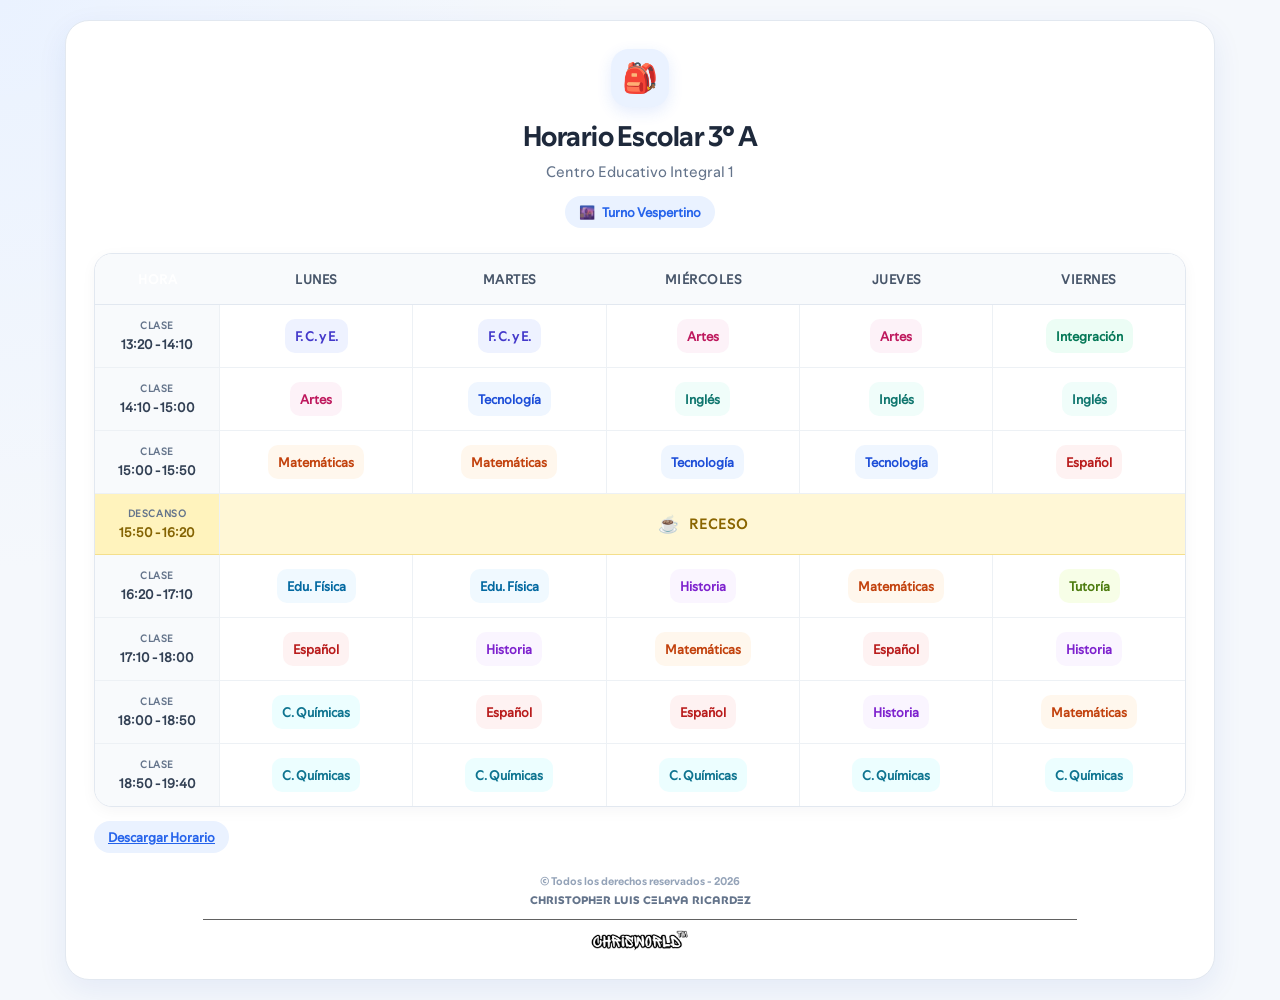
==== commit dac20702: "Update index.html" ====
--- a/horarios/3A/index.html
+++ b/horarios/3A/index.html
@@ -10,7 +10,7 @@
         href="https://chrisworldtm.github.io/horarios/3A/favicon3a.png">
     
     <!-- Interfaz -->
-    <link rel="stylesheet" href="https://chrisworldtm.github.io/horarios/3A/style.css">
+    <link rel="stylesheet" href="./style.css">
     
 </head>
 
@@ -284,16 +284,26 @@
         <a class="downloadh"
            href="https://chrisworldtm.github.io/horarios/3A/HorarioEscolar3A.png"
            download="HorarioEscolar3A.png">
-           Descargar Horario (BETA)
+           Descargar Horario
         </a>
 
-        <!-- Footer -->
+
         <footer class="footer">
-            © Todos los derechos reservados - 2026<br>
-            <strong>Autor: Christopher Luis Celaya Ricardez | ChrisWorld™</strong>
-        </footer>
-
-    </main>
-
+        © Todos los derechos reservados - 2026<br>
+
+        <strong>
+        Christopher Luis Celaya Ricardez
+        </strong>
+
+        <hr class="footer-divider">
+
+            
+        <img
+        src="https://chrisworldtm.github.io/ChrisWorldtm.png"
+        alt="Logo de ChrisWorld™"
+        class="footer-img"
+        ></footer>
+
+</main>
 </body>
-</html> 
+</html>     
--- a/horarios/3A/style.css
+++ b/horarios/3A/style.css
@@ -0,0 +1,612 @@
+
+/* =========================
+   FUENTES PERSONALIZADAS
+========================== */
+
+@font-face {
+    font-family: "SpotifyTitleBold";
+    src: url("./Spotify titlebold.otf") format("opentype");
+    font-weight: 700;
+    font-style: normal;
+    font-display: swap;
+}
+
+@font-face {
+    font-family: "SpotifyBold";
+    src: url("./Spotify bold.otf") format("opentype");
+    font-weight: 700;
+    font-style: normal;
+    font-display: swap;
+}
+
+@font-face {
+    font-family: "SpotifyRegular";
+    src: url("./Spotify regular.otf") format("opentype");
+    font-weight: 400;
+    font-style: normal;
+    font-display: swap;
+}
+
+@font-face {
+    font-family: "Poster";
+    src: url("./Poster.otf") format("opentype");
+    font-weight: 400;
+    font-style: normal;
+    font-display: swap;
+}
+
+/* =========================
+   CONFIGURACIÓN GENERAL
+========================== */
+
+* {
+    box-sizing: border-box;
+}
+
+:root {
+    --azul: #2563eb;
+    --azul-claro: #eaf2ff;
+    --azul-suave: #dbeafe;
+    --texto: #1e293b;
+    --texto-secundario: #64748b;
+    --fondo: #f5f8fc;
+    --blanco: #ffffff;
+    --borde: #e2e8f0;
+    --receso: #fff7d6;
+    --receso-borde: #f6c945;
+    --sombra: 0 10px 30px rgba(30, 64, 175, 0.08);
+}
+
+body {
+    margin: 0;
+    padding: 20px;
+    min-height: 100vh;
+
+    font-family: "SpotifyRegular", sans-serif;
+
+    background:
+        radial-gradient(
+            circle at top left,
+            #eaf2ff 0%,
+            transparent 35%
+        ),
+        var(--fondo);
+
+    color: var(--texto);
+}
+
+/* =========================
+   CONTENEDOR PRINCIPAL
+========================== */
+
+.container {
+    width: 100%;
+    max-width: 1150px;
+    margin: 0 auto;
+
+    background: var(--blanco);
+    border: 1px solid var(--borde);
+    border-radius: 24px;
+
+    padding: 28px;
+
+    box-shadow: var(--sombra);
+}
+
+/* =========================
+   ENCABEZADO
+========================== */
+
+.header {
+    text-align: center;
+    margin-bottom: 25px;
+}
+
+.school-icon {
+    width: 58px;
+    height: 58px;
+
+    margin: 0 auto 12px;
+
+    display: flex;
+    align-items: center;
+    justify-content: center;
+
+    border-radius: 18px;
+
+    background: var(--azul-claro);
+    color: var(--azul);
+
+    font-size: 29px;
+
+    box-shadow: 0 5px 15px rgba(37, 99, 235, 0.12);
+}
+
+h1 {
+    margin: 0;
+
+    color: var(--texto);
+
+    font-family: "SpotifyTitleBold", sans-serif;
+    font-size: 28px;
+    font-weight: 700;
+
+    letter-spacing: -0.5px;
+}
+
+h2 {
+    font-family: "SpotifyTitleBold", sans-serif;
+}
+
+.subtitle {
+    margin: 8px 0 0;
+
+    color: var(--texto-secundario);
+
+    font-size: 15px;
+}
+
+.turno {
+    display: inline-flex;
+    align-items: center;
+    gap: 7px;
+
+    margin-top: 14px;
+    padding: 7px 14px;
+
+    border-radius: 999px;
+
+    background: var(--azul-claro);
+    color: var(--azul);
+
+    font-size: 13px;
+    font-weight: 700;
+}
+
+.downloadh {
+    display: inline-flex;
+    align-items: center;
+    gap: 7px;
+
+    margin-top: 14px;
+    padding: 7px 14px;
+
+    border-radius: 999px;
+
+    background: var(--azul-claro);
+    color: var(--azul);
+
+    font-size: 13px;
+    font-weight: 700;
+}
+
+.turno::before {
+    content: "🌆";
+}
+
+/* =========================
+   INDICACIÓN MÓVIL
+========================== */
+
+.scroll-hint {
+    display: none;
+
+    margin: 0 0 12px;
+
+    text-align: center;
+
+    color: var(--texto-secundario);
+
+    font-size: 12px;
+}
+
+/* =========================
+   TABLA
+========================== */
+
+.table-wrapper {
+    width: 100%;
+
+    overflow-x: auto;
+    -webkit-overflow-scrolling: touch;
+
+    border: 1px solid var(--borde);
+    border-radius: 18px;
+
+    background: var(--blanco);
+
+    box-shadow: 0 4px 15px rgba(15, 23, 42, 0.04);
+}
+
+table {
+    width: 100%;
+    min-width: 850px;
+
+    border-collapse: separate;
+    border-spacing: 0;
+}
+
+/* =========================
+   ENCABEZADOS
+========================== */
+
+thead th {
+    padding: 16px 12px;
+
+    background: #f8fafc;
+
+    color: #475569;
+
+    border-bottom: 1px solid var(--borde);
+
+    font-size: 13px;
+    font-weight: 750;
+
+    text-transform: uppercase;
+    letter-spacing: 0.5px;
+
+    position: sticky;
+    top: 0;
+
+    z-index: 5;
+}
+
+thead th:first-child {
+    background: var(--azul);
+    color: white;
+
+    border-top-left-radius: 17px;
+}
+
+thead th:last-child {
+    border-top-right-radius: 17px;
+}
+
+/* =========================
+   CELDAS
+========================== */
+
+tbody td {
+    padding: 14px 10px;
+
+    text-align: center;
+
+    border-bottom: 1px solid #edf1f5;
+    border-right: 1px solid #edf1f5;
+
+    background: #ffffff;
+
+    font-size: 13px;
+    font-weight: 600;
+
+    transition:
+        background 0.2s ease,
+        transform 0.2s ease;
+}
+
+tbody tr:last-child td {
+    border-bottom: none;
+}
+
+tbody td:last-child {
+    border-right: none;
+}
+
+/* =========================
+   COLUMNA DE HORARIO
+========================== */
+
+.time {
+    width: 125px;
+
+    background: #f8fafc !important;
+
+    color: #334155;
+
+    font-weight: 750 !important;
+
+    white-space: nowrap;
+}
+
+.time-label {
+    display: block;
+
+    color: #64748b;
+
+    font-size: 10px;
+    font-weight: 600;
+
+    margin-bottom: 3px;
+
+    text-transform: uppercase;
+    letter-spacing: 0.6px;
+}
+
+/* =========================
+   MATERIAS
+========================== */
+
+.subject {
+    display: inline-block;
+
+    padding: 8px 10px;
+
+    border-radius: 10px;
+
+    background: #f8fafc;
+
+    color: #334155;
+
+    transition:
+        transform 0.2s ease,
+        box-shadow 0.2s ease;
+}
+
+tbody tr:not(.receso):hover .subject {
+    transform: translateY(-2px);
+
+    box-shadow: 0 5px 12px rgba(15, 23, 42, 0.07);
+}
+
+/* Colores por materia */
+
+.fc {
+    background: #eef2ff;
+    color: #4338ca;
+}
+
+.artes {
+    background: #fdf2f8;
+    color: #be185d;
+}
+
+.integracion {
+    background: #ecfdf5;
+    color: #047857;
+}
+
+.tecnologia {
+    background: #eff6ff;
+    color: #1d4ed8;
+}
+
+.matematicas {
+    background: #fff7ed;
+    color: #c2410c;
+}
+
+.ingles {
+    background: #f0fdfa;
+    color: #0f766e;
+}
+
+.espanol {
+    background: #fef2f2;
+    color: #b91c1c;
+}
+
+.fisica {
+    background: #f0f9ff;
+    color: #0369a1;
+}
+
+.historia {
+    background: #faf5ff;
+    color: #7e22ce;
+}
+
+.tutoria {
+    background: #f7fee7;
+    color: #4d7c0f;
+}
+
+.quimicas {
+    background: #ecfeff;
+    color: #0e7490;
+}
+
+/* =========================
+   RECESO
+========================== */
+
+.receso td {
+    background: var(--receso);
+
+    border-bottom: 1px solid #f4df8c;
+
+    color: #8a6500;
+
+    font-weight: 750;
+
+    padding: 13px;
+}
+
+.receso .time {
+    background: #fff3bd !important;
+    color: #856404;
+}
+
+.receso-label {
+    display: flex;
+
+    align-items: center;
+    justify-content: center;
+
+    gap: 9px;
+
+    font-size: 14px;
+
+    letter-spacing: 1px;
+}
+
+.receso-label::before {
+    content: "☕";
+    font-size: 17px;
+}
+
+/* =========================
+   PIE DE PÁGINA
+========================== */
+
+.footer {
+    margin-top: 20px;
+
+    text-align: center;
+
+    color: #cacaca;
+
+    font-family: "Poster", sans-serif;
+    font-size: 11px;
+    line-height: 1.6;
+}
+
+
+.footer {
+    margin-top: 20px;
+    text-align: center;
+    color: #94a3b8;
+    font-family: "SpotifyBold", sans-serif;
+    font-size: 11px;
+    line-height: 1.6;
+}
+
+.footer strong {
+    color: #64748b;
+    font-family: "Poster", sans-serif;
+    font-weight: 400;
+}
+
+.footer-img {
+    display: block;
+    width: 100px;
+    max-width: 100%;
+    height: auto;
+    margin: 1px auto 0;
+    object-fit: contain;
+}
+.footer-divider {
+    border: 0;
+    height: 1px;
+    background-color: #616161;
+    width: 80%;
+    margin: 10px auto;
+}
+
+
+/* =========================
+   TEXTO DESTACADO
+========================== */
+
+strong,
+b {
+    font-family: "SpotifyBold", sans-serif;
+    font-weight: 700;
+}
+
+/* =========================
+   BARRA DE DESPLAZAMIENTO
+========================== */
+
+.table-wrapper::-webkit-scrollbar {
+    height: 7px;
+}
+
+.table-wrapper::-webkit-scrollbar-track {
+    background: #f1f5f9;
+    border-radius: 10px;
+}
+
+.table-wrapper::-webkit-scrollbar-thumb {
+    background: #cbd5e1;
+    border-radius: 10px;
+}
+
+.table-wrapper::-webkit-scrollbar-thumb:hover {
+    background: #94a3b8;
+}
+
+/* =========================
+   MÓVILES
+========================== */
+
+@media (max-width: 768px) {
+
+    body {
+        padding: 10px;
+    }
+
+    .container {
+        padding: 18px 12px;
+
+        border-radius: 20px;
+    }
+
+    .school-icon {
+        width: 52px;
+        height: 52px;
+
+        border-radius: 16px;
+
+        font-size: 25px;
+    }
+
+    h1 {
+        font-size: 22px;
+    }
+
+    .subtitle {
+        font-size: 14px;
+    }
+
+    .turno {
+        font-size: 12px;
+    }
+
+    .downloadh {
+        font-size: 12px;
+    }
+
+    .scroll-hint {
+        display: block;
+    }
+
+    .table-wrapper {
+        border-radius: 15px;
+    }
+
+    table {
+        min-width: 820px;
+    }
+
+    thead th {
+        padding: 13px 10px;
+    }
+
+    tbody td {
+        padding: 12px 9px;
+    }
+
+    .subject {
+        padding: 7px 8px;
+        font-size: 12px;
+    }
+}
+
+/* =========================
+   PANTALLAS MUY PEQUEÑAS
+========================== */
+
+@media (max-width: 420px) {
+
+    .container {
+        padding: 16px 9px;
+    }
+
+    h1 {
+        font-size: 20px;
+    }
+
+    .school-icon {
+        margin-bottom: 9px;
+    }
+}
